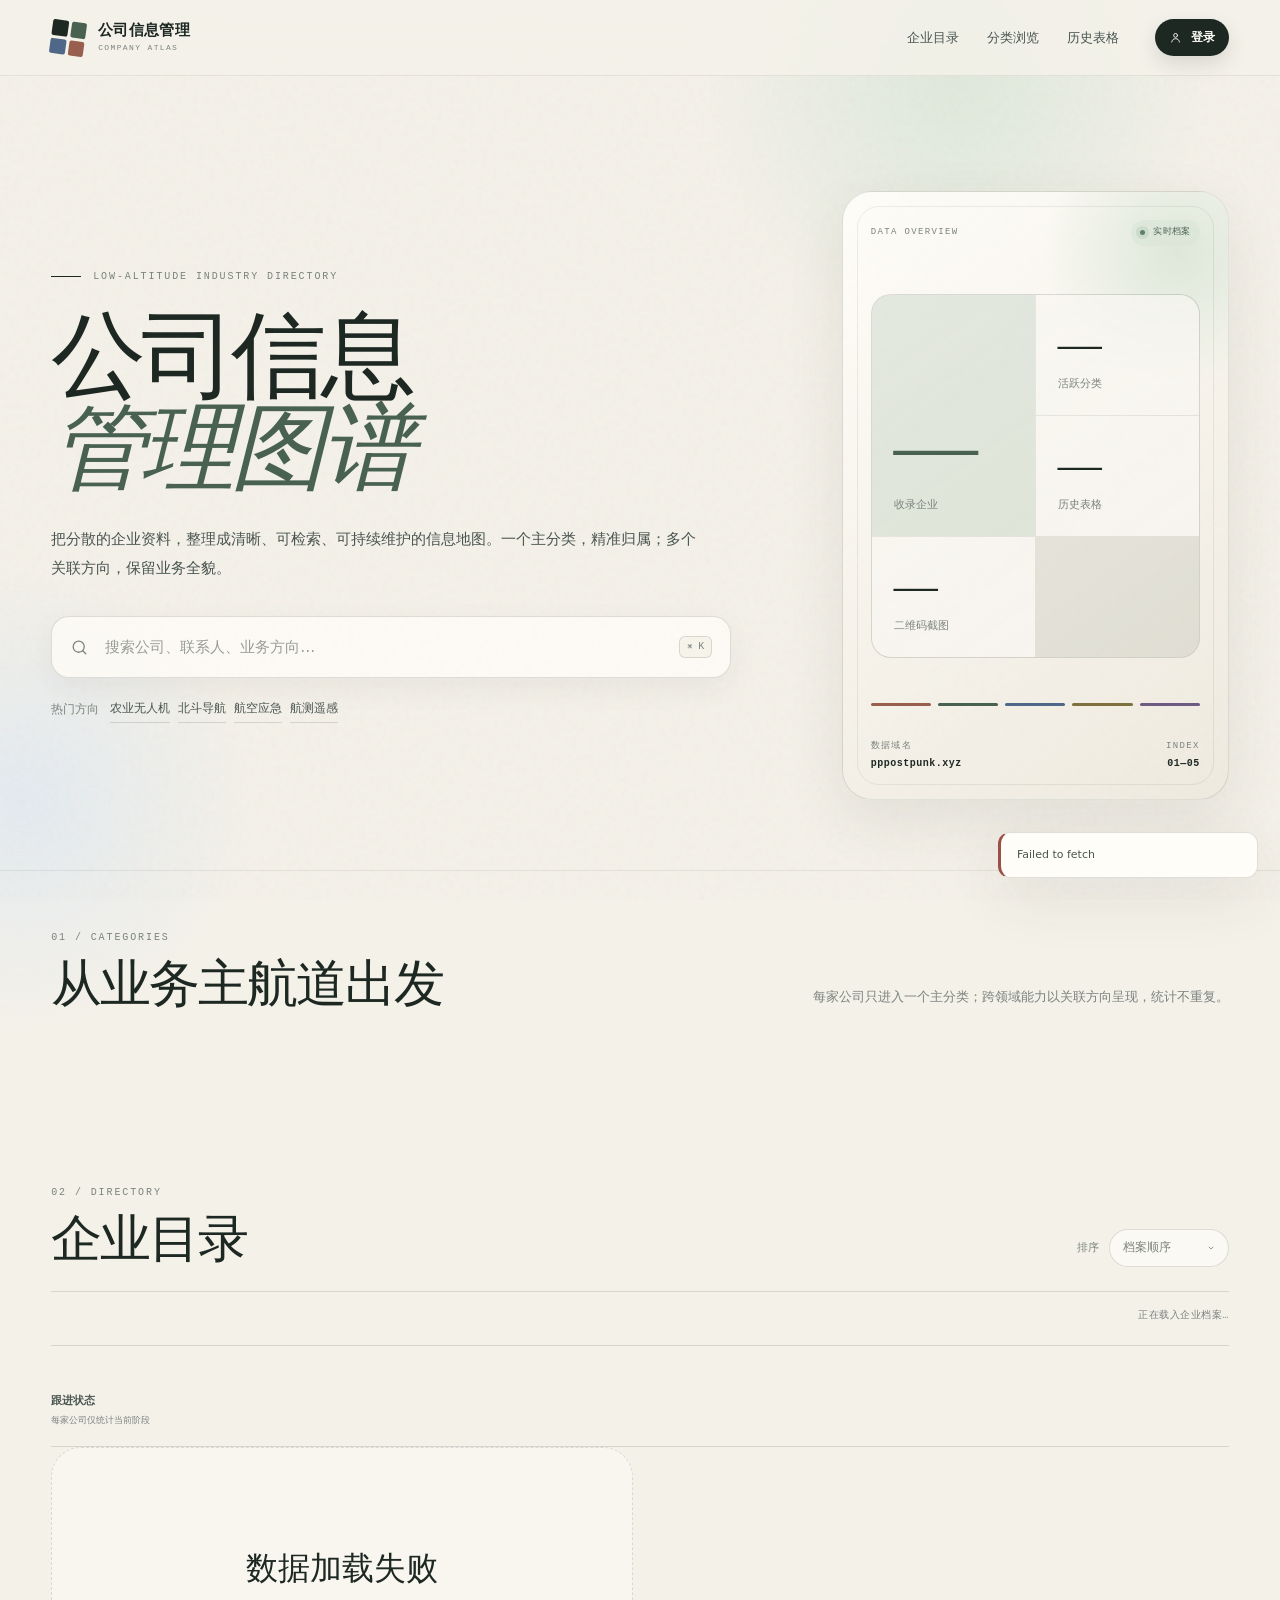
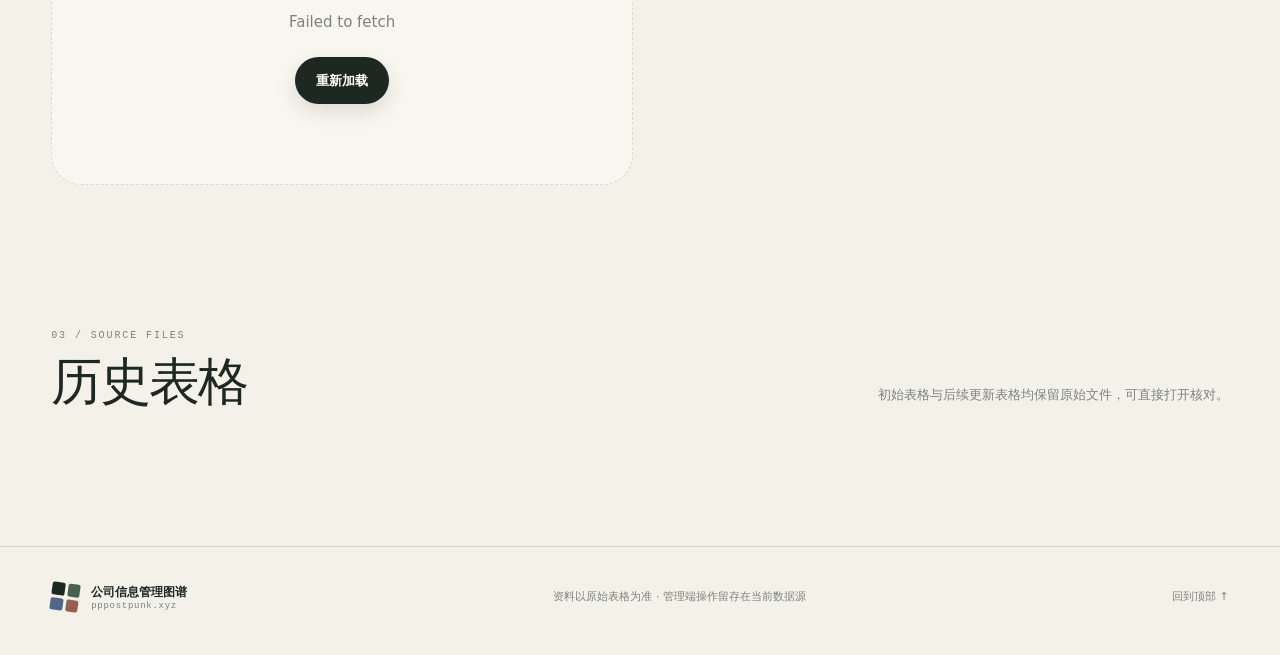
==== index.html @ e9bd9762 "Deploy company atlas frontend" ====
<!doctype html>
<html lang="zh-CN">
<head>
  <meta charset="utf-8">
  <meta name="viewport" content="width=device-width, initial-scale=1">
  <meta name="description" content="公司信息管理图谱：按航空应急、农业农村、工程测绘、文化旅游与低空配套分类管理企业信息。">
  <meta name="theme-color" content="#f4f1e9">
  <title>公司信息管理图谱 · pppostpunk.xyz</title>
  <link rel="icon" href="/favicon.svg" type="image/svg+xml">
  <link rel="stylesheet" href="/styles.css">
</head>
<body>
  <div class="page-grain" aria-hidden="true"></div>
  <div class="ambient ambient-one" aria-hidden="true"></div>
  <div class="ambient ambient-two" aria-hidden="true"></div>

  <svg class="svg-sprite" aria-hidden="true">
    <symbol id="icon-search" viewBox="0 0 24 24"><circle cx="11" cy="11" r="7"></circle><path d="m20 20-4-4"></path></symbol>
    <symbol id="icon-arrow" viewBox="0 0 24 24"><path d="M5 12h14M13 6l6 6-6 6"></path></symbol>
    <symbol id="icon-plus" viewBox="0 0 24 24"><path d="M12 5v14M5 12h14"></path></symbol>
    <symbol id="icon-close" viewBox="0 0 24 24"><path d="m6 6 12 12M18 6 6 18"></path></symbol>
    <symbol id="icon-user" viewBox="0 0 24 24"><circle cx="12" cy="8" r="3.5"></circle><path d="M5 20c.8-4 3.2-6 7-6s6.2 2 7 6"></path></symbol>
    <symbol id="icon-grid" viewBox="0 0 24 24"><rect x="4" y="4" width="6" height="6" rx="1"></rect><rect x="14" y="4" width="6" height="6" rx="1"></rect><rect x="4" y="14" width="6" height="6" rx="1"></rect><rect x="14" y="14" width="6" height="6" rx="1"></rect></symbol>
    <symbol id="icon-upload" viewBox="0 0 24 24"><path d="M12 16V4M7 9l5-5 5 5M5 20h14"></path></symbol>
    <symbol id="icon-users" viewBox="0 0 24 24"><circle cx="9" cy="8" r="3"></circle><path d="M3 19c.6-3.2 2.6-5 6-5s5.4 1.8 6 5M16 5.5a3 3 0 0 1 0 5.8M18 14c2 .5 3 2 3.4 4"></path></symbol>
    <symbol id="icon-edit" viewBox="0 0 24 24"><path d="m14 5 5 5M4 20l4.5-1 10-10-3.5-3.5-10 10L4 20Z"></path></symbol>
    <symbol id="icon-trash" viewBox="0 0 24 24"><path d="M4 7h16M9 7V4h6v3M7 7l1 13h8l1-13M10 11v5M14 11v5"></path></symbol>
    <symbol id="icon-link" viewBox="0 0 24 24"><path d="M10 14a4 4 0 0 0 5.7 0l3-3a4 4 0 0 0-5.7-5.7l-1.5 1.5M14 10a4 4 0 0 0-5.7 0l-3 3a4 4 0 0 0 5.7 5.7l1.5-1.5"></path></symbol>
    <symbol id="icon-qr" viewBox="0 0 24 24"><path d="M4 4h6v6H4zM14 4h6v6h-6zM4 14h6v6H4zM14 14h2v2h-2zM18 14h2v6h-4v-2M14 18h2v2h-2"></path></symbol>
    <symbol id="icon-chevron" viewBox="0 0 24 24"><path d="m8 10 4 4 4-4"></path></symbol>
  </svg>

  <header class="site-header">
    <a class="brand" href="#top" aria-label="回到顶部">
      <span class="brand-mark" aria-hidden="true"><i></i><i></i><i></i><i></i></span>
      <span class="brand-copy"><strong>公司信息管理</strong><small>COMPANY ATLAS</small></span>
    </a>
    <nav class="main-nav" aria-label="主导航">
      <a href="#directory">企业目录</a>
      <a href="#categories">分类浏览</a>
      <a href="#history">历史表格</a>
    </nav>
    <div class="header-actions">
      <span id="adminBadge" class="admin-badge" hidden></span>
      <button id="adminBtn" class="button button-ghost button-small" type="button" hidden><svg><use href="#icon-grid"></use></svg>管理中心</button>
      <button id="loginBtn" class="button button-ink button-small" type="button"><svg><use href="#icon-user"></use></svg>登录</button>
      <button id="logoutBtn" class="button button-ghost button-small" type="button" hidden>退出</button>
    </div>
  </header>
  <main id="top">
    <section class="hero">
      <div class="hero-copy">
        <div class="eyebrow"><span></span>LOW-ALTITUDE INDUSTRY DIRECTORY</div>
        <h1>公司信息<br><em>管理图谱</em></h1>
        <p class="hero-lead">把分散的企业资料，整理成清晰、可检索、可持续维护的信息地图。一个主分类，精准归属；多个关联方向，保留业务全貌。</p>
        <div class="hero-search">
          <svg><use href="#icon-search"></use></svg>
          <input id="searchInput" type="search" placeholder="搜索公司、联系人、业务方向…" autocomplete="off" aria-label="搜索公司">
          <kbd>⌘ K</kbd>
        </div>
        <div class="quick-links" aria-label="快捷搜索">
          <span>热门方向</span>
          <button type="button" data-quick-search="农业无人机">农业无人机</button>
          <button type="button" data-quick-search="北斗">北斗导航</button>
          <button type="button" data-quick-search="应急">航空应急</button>
          <button type="button" data-quick-search="航测">航测遥感</button>
        </div>
      </div>
      <aside class="hero-panel" aria-label="数据概览">
        <div class="panel-head">
          <span>DATA OVERVIEW</span>
          <span class="live-dot">实时档案</span>
        </div>
        <div class="stats-grid">
          <div class="stat-main"><strong id="statCompanies">—</strong><span>收录企业</span></div>
          <div class="stat-small"><strong id="statCategories">—</strong><span>活跃分类</span></div>
          <div class="stat-small"><strong id="statHistories">—</strong><span>历史表格</span></div>
          <div class="stat-small"><strong id="statQr">—</strong><span>二维码截图</span></div>
        </div>
        <div class="panel-track" aria-hidden="true">
          <span></span><span></span><span></span><span></span><span></span>
        </div>
        <div class="panel-foot">
          <div><span>数据域名</span><strong>pppostpunk.xyz</strong></div>
          <div class="panel-index"><span>INDEX</span><strong>01—05</strong></div>
        </div>
      </aside>
    </section>

    <section id="categories" class="section section-categories">
      <div class="section-heading">
        <div><span class="section-kicker">01 / CATEGORIES</span><h2>从业务主航道出发</h2></div>
        <p>每家公司只进入一个主分类；跨领域能力以关联方向呈现，统计不重复。</p>
      </div>
      <div id="categoryGrid" class="category-grid" aria-live="polite"></div>
    </section>

    <section id="directory" class="section section-directory">
      <div class="section-heading directory-heading">
        <div><span class="section-kicker">02 / DIRECTORY</span><h2>企业目录</h2></div>
        <div class="directory-tools">
          <label class="select-wrap"><span>排序</span><select id="sortSelect"><option value="default">档案顺序</option><option value="name">公司名称</option><option value="updated">最近更新</option></select><svg><use href="#icon-chevron"></use></svg></label>
          <button id="clearFilterBtn" class="button button-ghost button-small" type="button" hidden>清除筛选</button>
        </div>
      </div>
      <div class="filter-row">
        <div id="categoryTabs" class="category-tabs" role="tablist" aria-label="分类筛选"></div>
        <div id="resultMeta" class="result-meta" aria-live="polite">正在载入企业档案…</div>
      </div>
      <div class="followup-filter-row">
        <div class="followup-filter-label"><span>跟进状态</span><small>每家公司仅统计当前阶段</small></div>
        <div id="followupTabs" class="followup-tabs" role="tablist" aria-label="跟进状态筛选"></div>
      </div>
      <div id="companyGrid" class="company-grid" aria-live="polite"></div>
      <div id="emptyState" class="empty-state" hidden>
        <span>NOTHING FOUND</span>
        <h3>没有找到匹配的企业</h3>
        <p>尝试缩短关键词，或者切换到其他分类。</p>
        <button id="emptyResetBtn" class="button button-ink" type="button">查看全部企业</button>
      </div>
    </section>

    <section id="history" class="section section-history">
      <div class="section-heading">
        <div><span class="section-kicker">03 / SOURCE FILES</span><h2>历史表格</h2></div>
        <p>初始表格与后续更新表格均保留原始文件，可直接打开核对。</p>
      </div>
      <div id="historyList" class="history-list" aria-live="polite"></div>
    </section>
  </main>
  <footer class="site-footer">
    <div class="footer-brand"><span class="brand-mark small" aria-hidden="true"><i></i><i></i><i></i><i></i></span><div><strong>公司信息管理图谱</strong><span>pppostpunk.xyz</span></div></div>
    <p>资料以原始表格为准 · 管理端操作留存在当前数据源</p>
    <a href="#top">回到顶部 ↑</a>
  </footer>

  <div id="loginModal" class="modal" role="dialog" aria-modal="true" aria-labelledby="loginTitle" hidden>
    <div class="modal-backdrop" data-close-modal="loginModal"></div>
    <div class="modal-card login-card">
      <button class="modal-close" type="button" data-close-modal="loginModal" aria-label="关闭"><svg><use href="#icon-close"></use></svg></button>
      <span class="section-kicker">ADMIN ACCESS</span>
      <h2 id="loginTitle">管理员登录</h2>
      <p>登录后可添加、修改、删除公司信息，导入新表格并创建其他管理员。</p>
      <form id="loginForm" class="form-stack">
        <label class="field"><span>账号</span><input name="username" type="text" autocomplete="username" required maxlength="50" placeholder="请输入管理员账号"></label>
        <label class="field"><span>密码</span><input name="password" type="password" autocomplete="current-password" required maxlength="100" placeholder="请输入密码"></label>
        <p id="loginError" class="form-error" hidden></p>
        <button class="button button-ink button-wide" type="submit">进入管理端 <svg><use href="#icon-arrow"></use></svg></button>
      </form>
      <div class="login-note"><span>初始管理员</span><strong>陈钰</strong></div>
    </div>
  </div>

  <div id="detailModal" class="modal detail-modal" role="dialog" aria-modal="true" aria-labelledby="detailTitle" hidden>
    <div class="modal-backdrop" data-close-modal="detailModal"></div>
    <div class="modal-card detail-card">
      <button class="modal-close" type="button" data-close-modal="detailModal" aria-label="关闭"><svg><use href="#icon-close"></use></svg></button>
      <div id="detailContent"></div>
    </div>
  </div>

  <div id="editorModal" class="modal editor-modal" role="dialog" aria-modal="true" aria-labelledby="editorTitle" hidden>
    <div class="modal-backdrop" data-close-modal="editorModal"></div>
    <div class="modal-card editor-card">
      <button class="modal-close" type="button" data-close-modal="editorModal" aria-label="关闭"><svg><use href="#icon-close"></use></svg></button>
      <div class="editor-head"><span class="section-kicker">COMPANY EDITOR</span><h2 id="editorTitle">新增公司</h2><p>所有字段保存到当前数据库。公司名称将作为去重依据。</p></div>
      <form id="companyForm" class="company-form">
        <input type="hidden" name="id">
        <div class="form-grid">
          <label class="field field-span-2"><span>公司名称 *</span><input name="name" type="text" required maxlength="200" placeholder="请输入完整公司名称"></label>
          <label class="field"><span>主分类 *</span><select name="category" id="editorCategory" required></select></label>
          <label class="field"><span>联系人</span><input name="contact" type="text" maxlength="100" placeholder="姓名"></label>
          <label class="field"><span>联系电话</span><input name="phone" type="text" maxlength="300" placeholder="电话 / 邮箱 / WhatsApp"></label>
          <label class="field"><span>所在地区</span><input name="region" type="text" maxlength="100" placeholder="例如：广东 · 深圳"></label><label class="field"><span>企业属性</span><input name="companyStatus" type="text" maxlength="100" placeholder="例如：A股上市 · 300022"></label><label class="field"><span>官网或资料链接</span><input name="website" type="url" maxlength="1000" placeholder="https://"></label>
          <label class="field field-span-2"><span>公司定位</span><textarea name="positioning" rows="5" maxlength="6000" placeholder="主营业务、核心产品、低空相关能力…"></textarea></label>
          <label class="field field-span-2"><span>备注</span><textarea name="notes" rows="3" maxlength="6000" placeholder="股权关系、补充说明等"></textarea></label>
          <label class="field field-span-2"><span>关联方向</span><input name="relatedTags" type="text" maxlength="300" placeholder="用逗号分隔，例如：航空应急，低空物流"></label><label class="field field-span-2"><span>信息来源</span><textarea name="sources" rows="3" placeholder="每行一条，格式：来源名称 | https://来源链接"></textarea></label>
        </div>
        <div class="qr-upload-block">
          <div><span class="field-label">二维码截图</span><p>支持从本地补充多张截图，保存后会展示在企业详情中。</p></div>
          <label class="button button-ghost button-small upload-trigger"><svg><use href="#icon-upload"></use></svg>上传图片<input id="qrFileInput" type="file" accept="image/*" hidden></label>
        </div>
        <div id="editorQrList" class="editor-qr-list"></div>
        <p id="companyFormError" class="form-error" hidden></p>
        <div class="form-actions"><button class="button button-ghost" type="button" data-close-modal="editorModal">取消</button><button class="button button-ink" type="submit">保存公司信息</button></div>
      </form>
    </div>
  </div>
  <div id="adminModal" class="modal admin-modal" role="dialog" aria-modal="true" aria-labelledby="adminTitle" hidden>
    <div class="modal-backdrop" data-close-modal="adminModal"></div>
    <div class="modal-card admin-card">
      <button class="modal-close" type="button" data-close-modal="adminModal" aria-label="关闭"><svg><use href="#icon-close"></use></svg></button>
      <div class="admin-head">
        <div><span class="section-kicker">CONTROL ROOM</span><h2 id="adminTitle">信息管理中心</h2><p id="adminWelcome">维护企业档案、融合新表格与管理管理员账号。</p></div>
        <button id="newCompanyBtn" class="button button-ink button-small" type="button"><svg><use href="#icon-plus"></use></svg>新增公司</button>
      </div>
      <div class="admin-tabs" role="tablist" aria-label="管理功能">
        <button class="admin-tab is-active" type="button" data-admin-tab="companies"><svg><use href="#icon-grid"></use></svg>企业维护</button>
        <button class="admin-tab" type="button" data-admin-tab="import"><svg><use href="#icon-upload"></use></svg>表格导入</button>
        <button class="admin-tab" type="button" data-admin-tab="admins"><svg><use href="#icon-users"></use></svg>管理员</button>
      </div>
      <div class="admin-panels">
        <section id="adminCompaniesPanel" class="admin-panel">
          <div class="admin-toolbar"><label class="inline-search"><svg><use href="#icon-search"></use></svg><input id="adminSearchInput" type="search" placeholder="在企业档案中搜索…"></label><span id="adminCompanyCount" class="subtle-text"></span></div>
          <div id="adminCompanyList" class="admin-company-list"></div>
        </section>
        <section id="adminImportPanel" class="admin-panel" hidden>
          <div class="import-intro">
            <div><span class="section-kicker">SMART MERGE</span><h3>上传新表格并预览融合结果</h3><p>系统会识别公司名称、联系方式、定位、网址、分类和嵌入图片。导入前可逐家确认主分类，同名公司会自动更新，不会生成重复记录。</p></div>
            <div class="import-badges"><span>XLSX / CSV</span><span>同名更新</span><span>图片提取</span></div>
          </div>
          <form id="importForm" class="import-drop" enctype="multipart/form-data">
            <input id="importFileInput" name="file" type="file" accept=".xlsx,.csv" required hidden>
            <label for="importFileInput" class="drop-target"><span class="drop-icon"><svg><use href="#icon-upload"></use></svg></span><strong id="importFileLabel">选择或拖入企业表格</strong><small>支持 .xlsx / .csv，单个文件不超过 25MB</small></label>
            <div class="import-title-row"><label class="field"><span>历史表格标题（可选）</span><input id="importTitle" type="text" maxlength="120" placeholder="例如：11 月企业补充表"></label><button class="button button-ink" type="submit">生成导入预览</button></div>
          </form>
          <div id="importPreview" class="import-preview" hidden></div>
        </section>
        <section id="adminAdminsPanel" class="admin-panel" hidden>
          <div class="admins-layout">
            <div><div class="panel-title-row"><h3>现有管理员</h3><span class="subtle-text">仅登录后可查看</span></div><div id="adminList" class="admin-list"></div></div>
            <div class="new-admin-card"><span class="section-kicker">NEW ADMIN</span><h3>添加管理员</h3><p>新账号拥有企业管理与导入权限，请使用独立密码。</p><form id="adminForm" class="form-stack"><label class="field"><span>管理员名称</span><input name="username" type="text" minlength="2" maxlength="30" required placeholder="至少 2 个字符"></label><label class="field"><span>密码</span><input name="password" type="password" minlength="6" maxlength="100" required placeholder="至少 6 个字符"></label><p id="adminFormError" class="form-error" hidden></p><button class="button button-ink button-wide" type="submit">创建管理员</button></form><div class="card-divider"></div><h3>修改我的密码</h3><p>建议上线后立即修改初始密码，新密码至少 8 个字符。</p><form id="passwordForm" class="form-stack"><label class="field"><span>当前密码</span><input name="currentPassword" type="password" autocomplete="current-password" required maxlength="100"></label><label class="field"><span>新密码</span><input name="newPassword" type="password" autocomplete="new-password" minlength="8" maxlength="100" required placeholder="至少 8 个字符"></label><p id="passwordFormError" class="form-error" hidden></p><button class="button button-ghost button-wide" type="submit">更新密码</button></form></div>
          </div>
        </section>
      </div>
    </div>
  </div>

  <div id="confirmModal" class="modal confirm-modal" role="dialog" aria-modal="true" aria-labelledby="confirmTitle" hidden>
    <div class="modal-backdrop" data-close-modal="confirmModal"></div>
    <div class="modal-card confirm-card"><span class="section-kicker">PLEASE CONFIRM</span><h2 id="confirmTitle">确认操作</h2><p id="confirmText"></p><div class="form-actions"><button id="confirmCancelBtn" class="button button-ghost" type="button">取消</button><button id="confirmOkBtn" class="button button-danger" type="button">确认删除</button></div></div>
  </div>

  <div id="toastRegion" class="toast-region" aria-live="polite" aria-atomic="true"></div>
  <script src="/config.js" defer></script>
  <script src="/app.js" defer></script>
</body>
</html>
---- styles.css ----
:root {
  --paper: #f4f1e9;
  --paper-deep: #ebe6da;
  --surface: rgba(255, 253, 248, .86);
  --surface-solid: #fffdf8;
  --ink: #1d2823;
  --ink-soft: #49554f;
  --muted: #7b837d;
  --line: rgba(29, 40, 35, .14);
  --line-soft: rgba(29, 40, 35, .08);
  --green: #dbe6d8;
  --green-ink: #486151;
  --blue: #dce7f3;
  --blue-ink: #4f6889;
  --coral: #f1dcd3;
  --coral-ink: #985f4e;
  --gold: #eee7c8;
  --gold-ink: #7e713e;
  --violet: #e7dff0;
  --violet-ink: #6d5b84;
  --danger: #9c4f46;
  --shadow: 0 20px 60px rgba(58, 58, 48, .09);
  --shadow-soft: 0 10px 30px rgba(58, 58, 48, .06);
  --radius-xl: 30px;
  --radius-lg: 22px;
  --radius-md: 16px;
  --serif: "Songti SC", "STSong", "Noto Serif CJK SC", Georgia, serif;
  --sans: "PingFang SC", "Microsoft YaHei", "Noto Sans CJK SC", system-ui, sans-serif;
  --mono: "SFMono-Regular", Consolas, "Liberation Mono", monospace;
}

* { box-sizing: border-box; }
html { scroll-behavior: smooth; scroll-padding-top: 96px; }
body {
  margin: 0;
  color: var(--ink);
  background: var(--paper);
  font-family: var(--sans);
  font-size: 15px;
  line-height: 1.65;
  -webkit-font-smoothing: antialiased;
}
body.modal-open { overflow: hidden; }
button, input, select, textarea { font: inherit; color: inherit; }
button { cursor: pointer; }
a { color: inherit; text-decoration: none; }
svg { width: 1.1em; height: 1.1em; fill: none; stroke: currentColor; stroke-width: 1.65; stroke-linecap: round; stroke-linejoin: round; }
.svg-sprite { position: absolute; width: 0; height: 0; overflow: hidden; }
[hidden] { display: none !important; }
::selection { background: #d9e3d6; color: var(--ink); }

.page-grain {
  position: fixed; inset: 0; z-index: -1; pointer-events: none; opacity: .28;
  background-image: url("data:image/svg+xml,%3Csvg viewBox='0 0 180 180' xmlns='http://www.w3.org/2000/svg'%3E%3Cfilter id='n'%3E%3CfeTurbulence type='fractalNoise' baseFrequency='.9' numOctaves='3' stitchTiles='stitch'/%3E%3C/filter%3E%3Crect width='100%25' height='100%25' filter='url(%23n)' opacity='.16'/%3E%3C/svg%3E");
}
.ambient { position: fixed; z-index: -2; border-radius: 999px; filter: blur(6px); pointer-events: none; }
.ambient-one { width: 520px; height: 520px; top: -180px; right: 5%; background: radial-gradient(circle, rgba(217, 230, 216, .8), transparent 68%); }
.ambient-two { width: 460px; height: 460px; top: 570px; left: -210px; background: radial-gradient(circle, rgba(220, 231, 243, .68), transparent 70%); }

.site-header {
  position: sticky; top: 0; z-index: 30; height: 76px; padding: 0 clamp(20px, 4vw, 64px);
  display: flex; align-items: center; gap: 36px;
  background: rgba(244, 241, 233, .86); border-bottom: 1px solid var(--line-soft);
  backdrop-filter: blur(18px); -webkit-backdrop-filter: blur(18px);
}
.brand { display: flex; align-items: center; gap: 13px; min-width: max-content; }
.brand-mark { width: 34px; height: 34px; display: grid; grid-template-columns: 1fr 1fr; gap: 3px; transform: rotate(8deg); }
.brand-mark i { display: block; border-radius: 2px; background: var(--ink); }
.brand-mark i:nth-child(2) { background: var(--green-ink); }
.brand-mark i:nth-child(3) { background: var(--blue-ink); }
.brand-mark i:nth-child(4) { background: var(--coral-ink); }
.brand-mark.small { width: 28px; height: 28px; }
.brand-copy { display: flex; flex-direction: column; line-height: 1.2; }
.brand-copy strong { font-size: 15px; letter-spacing: .02em; }
.brand-copy small { color: var(--muted); font: 8px/1.4 var(--mono); letter-spacing: .17em; margin-top: 3px; }
.main-nav { display: flex; align-items: center; gap: 28px; margin-left: auto; color: var(--ink-soft); font-size: 13px; }
.main-nav a { position: relative; padding: 8px 0; }
.main-nav a::after { content: ""; position: absolute; left: 0; right: 100%; bottom: 3px; height: 1px; background: var(--ink); transition: right .25s ease; }
.main-nav a:hover::after { right: 0; }
.header-actions { display: flex; align-items: center; gap: 9px; }
.admin-badge { display: inline-flex; align-items: center; gap: 7px; color: var(--ink-soft); font-size: 12px; padding: 6px 10px; border-radius: 999px; background: rgba(219, 230, 216, .62); }
.admin-badge::before { content: ""; width: 6px; height: 6px; border-radius: 50%; background: #64816d; box-shadow: 0 0 0 4px rgba(100, 129, 109, .13); }

.button {
  border: 1px solid transparent; border-radius: 999px; padding: 12px 20px; display: inline-flex; align-items: center; justify-content: center; gap: 8px;
  font-size: 13px; font-weight: 650; letter-spacing: .01em; transition: transform .2s ease, box-shadow .2s ease, background .2s ease, border-color .2s ease;
}
.button:hover { transform: translateY(-1px); }
.button:active { transform: translateY(0); }
.button:disabled { opacity: .55; cursor: not-allowed; transform: none; }
.button svg { flex: 0 0 auto; }
.button-ink { color: #fffdf8; background: var(--ink); box-shadow: 0 8px 20px rgba(29, 40, 35, .13); }
.button-ink:hover { background: #2c3b34; box-shadow: 0 12px 24px rgba(29, 40, 35, .18); }
.button-ghost { border-color: var(--line); background: rgba(255, 253, 248, .54); color: var(--ink); }
.button-ghost:hover { background: var(--surface-solid); border-color: rgba(29, 40, 35, .24); }
.button-small { padding: 8px 13px; font-size: 12px; }
.button-wide { width: 100%; padding: 14px 20px; }
.button-danger { background: var(--danger); color: #fff; }
.hero {
  min-height: 650px; max-width: 1500px; margin: 0 auto; padding: clamp(74px, 9vw, 132px) clamp(20px, 4vw, 64px) 70px;
  display: grid; grid-template-columns: minmax(0, 1.28fr) minmax(360px, .72fr); gap: clamp(50px, 8vw, 120px); align-items: center;
}
.eyebrow, .section-kicker { color: var(--muted); font: 10px/1.5 var(--mono); letter-spacing: .19em; text-transform: uppercase; }
.eyebrow { display: flex; align-items: center; gap: 12px; margin-bottom: 26px; }
.eyebrow span { width: 30px; height: 1px; background: var(--ink); }
.hero h1 { margin: 0; font-family: var(--serif); font-weight: 500; font-size: clamp(58px, 7.4vw, 108px); line-height: .98; letter-spacing: -.055em; }
.hero h1 em { color: var(--green-ink); font-weight: 400; }
.hero-lead { max-width: 650px; margin: 30px 0 34px; color: var(--ink-soft); font-size: clamp(15px, 1.2vw, 17px); line-height: 1.85; }
.hero-search {
  max-width: 680px; height: 62px; display: flex; align-items: center; gap: 14px; padding: 0 18px;
  background: rgba(255, 253, 248, .76); border: 1px solid var(--line); border-radius: 18px; box-shadow: var(--shadow-soft); transition: box-shadow .25s ease, border-color .25s ease;
}
.hero-search:focus-within { border-color: rgba(72, 97, 81, .46); box-shadow: 0 14px 34px rgba(58, 58, 48, .1), 0 0 0 4px rgba(219, 230, 216, .35); }
.hero-search > svg { width: 19px; height: 19px; color: var(--muted); }
.hero-search input { flex: 1; min-width: 0; border: 0; outline: 0; background: transparent; font-size: 15px; }
.hero-search input::placeholder { color: #999d97; }
.hero-search kbd { color: var(--muted); font: 10px/1 var(--mono); padding: 5px 7px; border: 1px solid var(--line); border-radius: 6px; background: rgba(244, 241, 233, .8); }
.quick-links { display: flex; flex-wrap: wrap; align-items: center; gap: 8px; margin-top: 18px; font-size: 12px; }
.quick-links span { color: var(--muted); margin-right: 3px; }
.quick-links button { border: 0; border-bottom: 1px solid var(--line); background: none; padding: 3px 0; color: var(--ink-soft); }
.quick-links button:hover { color: var(--ink); border-color: var(--ink); }

.hero-panel {
  position: relative; overflow: hidden; min-height: 480px; padding: 28px; border: 1px solid rgba(29, 40, 35, .12); border-radius: var(--radius-xl);
  background: linear-gradient(145deg, rgba(255, 253, 248, .92), rgba(235, 230, 218, .68)); box-shadow: var(--shadow);
}
.hero-panel::before { content: ""; position: absolute; width: 280px; height: 280px; right: -90px; top: -80px; border-radius: 50%; background: radial-gradient(circle, rgba(219, 230, 216, .95), rgba(219, 230, 216, 0) 68%); }
.hero-panel::after { content: ""; position: absolute; inset: 14px; border: 1px solid var(--line-soft); border-radius: 22px; pointer-events: none; }
.panel-head, .panel-foot { position: relative; z-index: 1; display: flex; justify-content: space-between; align-items: center; font: 9px/1.5 var(--mono); letter-spacing: .15em; color: var(--muted); }
.live-dot { display: inline-flex; align-items: center; gap: 8px; letter-spacing: .04em; padding: 6px 9px; border-radius: 999px; background: rgba(219, 230, 216, .7); color: var(--green-ink); }
.live-dot::before { content: ""; width: 5px; height: 5px; border-radius: 50%; background: #5e8068; box-shadow: 0 0 0 4px rgba(94, 128, 104, .12); }
.stats-grid { position: relative; z-index: 1; display: grid; grid-template-columns: 1fr 1fr; gap: 1px; margin: 48px 0 45px; background: var(--line-soft); border: 1px solid var(--line-soft); border-radius: 20px; overflow: hidden; }
.stats-grid > div { min-height: 120px; padding: 22px; background: rgba(255, 253, 248, .7); display: flex; flex-direction: column; justify-content: flex-end; }
.stat-main { grid-row: span 2; min-height: 241px !important; background: rgba(219, 230, 216, .52) !important; }
.stats-grid strong { font-family: var(--serif); font-size: 44px; font-weight: 500; line-height: 1; letter-spacing: -.05em; }
.stat-main strong { font-size: 84px; color: var(--green-ink); }
.stats-grid span { color: var(--muted); font-size: 11px; margin-top: 9px; }
.panel-track { position: relative; z-index: 1; display: grid; grid-template-columns: repeat(5, 1fr); gap: 7px; margin-bottom: 34px; }
.panel-track span { height: 3px; border-radius: 2px; background: var(--line); }
.panel-track span:nth-child(1) { background: var(--coral-ink); }
.panel-track span:nth-child(2) { background: var(--green-ink); }
.panel-track span:nth-child(3) { background: var(--blue-ink); }
.panel-track span:nth-child(4) { background: var(--gold-ink); }
.panel-track span:nth-child(5) { background: var(--violet-ink); }
.panel-foot { align-items: flex-end; }
.panel-foot > div { display: flex; flex-direction: column; gap: 3px; }
.panel-foot strong { color: var(--ink); font-size: 10px; letter-spacing: .05em; }
.panel-index { text-align: right; }
.section { max-width: 1500px; margin: 0 auto; padding: 64px clamp(20px, 4vw, 64px); }
.section-heading { display: flex; justify-content: space-between; align-items: flex-end; gap: 30px; margin-bottom: 36px; }
.section-heading h2 { margin: 8px 0 0; font-family: var(--serif); font-size: clamp(34px, 4vw, 54px); font-weight: 500; letter-spacing: -.04em; line-height: 1.1; }
.section-heading > p { max-width: 430px; margin: 0 0 4px; text-align: right; color: var(--muted); font-size: 13px; line-height: 1.8; }
.section-categories { padding-top: 52px; padding-bottom: 50px; border-top: 1px solid var(--line-soft); }
.category-grid { display: grid; grid-template-columns: repeat(5, minmax(0, 1fr)); gap: 12px; }
.category-card {
  position: relative; min-height: 218px; padding: 22px; border: 1px solid var(--line); border-radius: var(--radius-lg); background: rgba(255, 253, 248, .6);
  display: flex; flex-direction: column; text-align: left; overflow: hidden; transition: transform .25s ease, box-shadow .25s ease, background .25s ease;
}
.category-card:hover { transform: translateY(-4px); box-shadow: var(--shadow-soft); background: var(--surface-solid); }
.category-card::after { content: ""; position: absolute; width: 100px; height: 100px; border-radius: 50%; right: -30px; bottom: -35px; background: var(--category-soft); opacity: .75; transition: transform .35s ease; }
.category-card:hover::after { transform: scale(1.2); }
.category-card-top { display: flex; justify-content: space-between; align-items: center; gap: 10px; }
.category-code { color: var(--category-ink); font: 10px/1 var(--mono); letter-spacing: .14em; }
.category-count { min-width: 28px; height: 28px; padding: 0 8px; border-radius: 999px; background: var(--category-soft); color: var(--category-ink); display: grid; place-items: center; font: 12px/1 var(--mono); }
.category-card h3 { position: relative; z-index: 1; margin: auto 0 10px; font-family: var(--serif); font-size: 24px; font-weight: 500; letter-spacing: -.03em; }
.category-card p { position: relative; z-index: 1; margin: 0; min-height: 42px; color: var(--muted); font-size: 11px; line-height: 1.75; }
.category-card .category-open { position: relative; z-index: 1; margin-top: 14px; display: flex; align-items: center; justify-content: space-between; color: var(--category-ink); font: 10px/1 var(--mono); letter-spacing: .1em; }
.category-card .category-open svg { width: 15px; transition: transform .2s ease; }
.category-card:hover .category-open svg { transform: translateX(4px); }
.category-coral { --category-soft: var(--coral); --category-ink: var(--coral-ink); }
.category-green { --category-soft: var(--green); --category-ink: var(--green-ink); }
.category-blue { --category-soft: var(--blue); --category-ink: var(--blue-ink); }
.category-gold { --category-soft: var(--gold); --category-ink: var(--gold-ink); }
.category-violet { --category-soft: var(--violet); --category-ink: var(--violet-ink); }

.section-directory { padding-top: 80px; }
.directory-heading { margin-bottom: 24px; }
.directory-tools { display: flex; align-items: center; gap: 10px; }
.select-wrap { position: relative; display: flex; align-items: center; gap: 10px; color: var(--muted); font-size: 11px; }
.select-wrap select { appearance: none; min-width: 120px; height: 38px; padding: 0 34px 0 13px; border: 1px solid var(--line); border-radius: 999px; outline: none; background: rgba(255, 253, 248, .62); font-size: 12px; }
.select-wrap svg { position: absolute; right: 12px; pointer-events: none; }
.filter-row { display: flex; justify-content: space-between; align-items: center; gap: 20px; padding: 16px 0 22px; border-top: 1px solid var(--line); border-bottom: 1px solid var(--line); margin-bottom: 24px; }
.category-tabs { display: flex; flex-wrap: wrap; gap: 6px; }
.category-tab { border: 1px solid transparent; border-radius: 999px; padding: 8px 13px; background: transparent; color: var(--ink-soft); font-size: 12px; }
.category-tab:hover { border-color: var(--line); }
.category-tab.is-active { color: var(--ink); background: var(--surface-solid); border-color: var(--line); box-shadow: 0 4px 14px rgba(58, 58, 48, .05); }
.category-tab span { margin-left: 5px; color: var(--muted); font: 10px/1 var(--mono); }
.result-meta { flex: 0 0 auto; color: var(--muted); font: 10px/1.5 var(--mono); letter-spacing: .05em; }
.company-grid { display: grid; grid-template-columns: repeat(2, minmax(0, 1fr)); gap: 14px; }
.company-card {
  --card-soft: var(--green); --card-ink: var(--green-ink);
  position: relative; min-height: 300px; padding: 28px 30px 24px; border: 1px solid var(--line); border-radius: var(--radius-lg);
  background: rgba(255, 253, 248, .7); display: flex; flex-direction: column; overflow: hidden; cursor: pointer;
  transition: transform .25s ease, box-shadow .25s ease, border-color .25s ease, background .25s ease;
}
.company-card:hover { transform: translateY(-4px); background: var(--surface-solid); border-color: rgba(29, 40, 35, .22); box-shadow: var(--shadow); }
.company-card::before { content: ""; position: absolute; left: 0; top: 24px; bottom: 24px; width: 3px; border-radius: 0 4px 4px 0; background: var(--card-ink); opacity: .72; }
.company-card.category-coral { --card-soft: var(--coral); --card-ink: var(--coral-ink); }
.company-card.category-green { --card-soft: var(--green); --card-ink: var(--green-ink); }
.company-card.category-blue { --card-soft: var(--blue); --card-ink: var(--blue-ink); }
.company-card.category-gold { --card-soft: var(--gold); --card-ink: var(--gold-ink); }
.company-card.category-violet { --card-soft: var(--violet); --card-ink: var(--violet-ink); }
.company-card-top { display: flex; justify-content: space-between; align-items: flex-start; gap: 20px; }
.company-index { color: var(--muted); font: 10px/1 var(--mono); letter-spacing: .11em; }
.category-pill { display: inline-flex; align-items: center; gap: 6px; padding: 6px 10px; border-radius: 999px; background: var(--card-soft); color: var(--card-ink); font-size: 10px; font-weight: 650; }
.category-pill::before { content: ""; width: 5px; height: 5px; border-radius: 50%; background: currentColor; }
.company-card h3 { margin: 23px 0 13px; max-width: 90%; font-family: var(--serif); font-size: clamp(22px, 2vw, 29px); font-weight: 600; line-height: 1.35; letter-spacing: -.035em; }
.company-card h3 span { background: linear-gradient(transparent 68%, var(--card-soft) 68%); }
.company-meta { display: flex; flex-wrap: wrap; gap: 8px 18px; color: var(--ink-soft); font-size: 11px; padding-bottom: 17px; border-bottom: 1px solid var(--line-soft); }
.company-meta span { display: inline-flex; align-items: center; gap: 6px; }
.company-meta i { width: 4px; height: 4px; border-radius: 50%; background: var(--muted); }
.company-position { display: -webkit-box; -webkit-line-clamp: 3; -webkit-box-orient: vertical; overflow: hidden; margin: 17px 0 16px; color: var(--ink-soft); font-size: 12px; line-height: 1.85; }
.company-tags { display: flex; flex-wrap: wrap; gap: 6px; margin-top: auto; }
.company-tags span { padding: 5px 8px; border-radius: 6px; border: 1px solid var(--line-soft); color: var(--muted); font-size: 9px; }
.company-card-foot { display: flex; justify-content: space-between; align-items: center; gap: 15px; margin-top: 20px; padding-top: 16px; border-top: 1px solid var(--line-soft); color: var(--card-ink); font: 10px/1 var(--mono); letter-spacing: .08em; }
.company-card-foot .qr-note { display: inline-flex; align-items: center; gap: 5px; color: var(--muted); }
.company-card-foot .open-note { display: inline-flex; align-items: center; gap: 6px; }
.company-card-foot svg { width: 15px; transition: transform .2s ease; }
.company-card:hover .open-note svg { transform: translateX(4px); }
.empty-state { text-align: center; padding: 80px 20px; border: 1px dashed var(--line); border-radius: var(--radius-xl); background: rgba(255, 253, 248, .42); }
.empty-state > span { color: var(--muted); font: 10px/1 var(--mono); letter-spacing: .16em; }
.empty-state h3 { margin: 14px 0 8px; font-family: var(--serif); font-size: 32px; font-weight: 500; }
.empty-state p { color: var(--muted); margin-bottom: 22px; }
.section-history { padding-top: 72px; padding-bottom: 100px; }
.history-list { display: grid; gap: 10px; }
.history-item { display: grid; grid-template-columns: 42px minmax(0, 1fr) auto auto; align-items: center; gap: 24px; min-height: 92px; padding: 18px 22px; border: 1px solid var(--line); border-radius: var(--radius-md); background: rgba(255, 253, 248, .62); transition: background .2s ease, border-color .2s ease; }
.history-item:hover { background: var(--surface-solid); border-color: rgba(29, 40, 35, .22); }
.history-number { width: 36px; height: 36px; display: grid; place-items: center; border-radius: 10px; background: var(--paper-deep); color: var(--muted); font: 10px/1 var(--mono); }
.history-copy h3 { margin: 0 0 4px; font-size: 14px; font-weight: 650; }
.history-copy p { margin: 0; color: var(--muted); font-size: 11px; }
.history-count { color: var(--muted); font: 10px/1 var(--mono); white-space: nowrap; }
.history-link { display: inline-flex; align-items: center; gap: 7px; color: var(--green-ink); font-size: 11px; font-weight: 650; white-space: nowrap; }
.history-link svg { width: 14px; }
.site-footer { max-width: 1500px; margin: 0 auto; padding: 30px clamp(20px, 4vw, 64px) 38px; border-top: 1px solid var(--line); display: flex; justify-content: space-between; align-items: center; gap: 30px; color: var(--muted); font-size: 11px; }
.footer-brand { display: flex; align-items: center; gap: 12px; color: var(--ink); }
.footer-brand > div { display: flex; flex-direction: column; line-height: 1.45; }
.footer-brand strong { font-size: 12px; }
.footer-brand span:not(.brand-mark) { color: var(--muted); font: 9px/1 var(--mono); letter-spacing: .08em; }
.site-footer a:hover { color: var(--ink); }

.modal { position: fixed; inset: 0; z-index: 100; display: grid; place-items: center; padding: 20px; }
.modal-backdrop { position: absolute; inset: 0; background: rgba(37, 43, 39, .28); backdrop-filter: blur(8px); -webkit-backdrop-filter: blur(8px); animation: fadeIn .2s ease; }
.modal-card { position: relative; z-index: 1; width: min(620px, 100%); max-height: calc(100vh - 40px); overflow: auto; padding: 36px; border: 1px solid rgba(29, 40, 35, .12); border-radius: var(--radius-xl); background: var(--surface-solid); box-shadow: 0 30px 100px rgba(29, 40, 35, .2); animation: modalIn .28s cubic-bezier(.2,.8,.2,1); }
.modal-close { position: absolute; top: 18px; right: 18px; z-index: 3; width: 36px; height: 36px; display: grid; place-items: center; border: 1px solid var(--line); border-radius: 50%; background: rgba(255, 253, 248, .8); }
.modal-close:hover { background: var(--paper-deep); }
@keyframes fadeIn { from { opacity: 0; } }
@keyframes modalIn { from { opacity: 0; transform: translateY(14px) scale(.985); } }
.login-card { width: min(460px, 100%); }
.login-card h2, .editor-head h2, .confirm-card h2 { margin: 9px 0 8px; font-family: var(--serif); font-size: 38px; font-weight: 500; letter-spacing: -.04em; }
.login-card > p, .editor-head p { color: var(--muted); font-size: 12px; line-height: 1.8; }
.login-card form { margin-top: 25px; }
.login-note { display: flex; justify-content: space-between; margin-top: 22px; padding-top: 18px; border-top: 1px solid var(--line-soft); color: var(--muted); font-size: 11px; }
.login-note strong { color: var(--ink); }
.form-stack { display: grid; gap: 15px; }
.field { display: flex; flex-direction: column; gap: 7px; }
.field > span, .field-label { color: var(--ink-soft); font-size: 11px; font-weight: 650; }
.field input, .field select, .field textarea, .inline-search input { width: 100%; border: 1px solid var(--line); border-radius: 10px; outline: 0; background: rgba(244, 241, 233, .48); padding: 11px 13px; transition: border-color .2s ease, box-shadow .2s ease, background .2s ease; }
.field textarea { resize: vertical; min-height: 84px; line-height: 1.7; }
.field input:focus, .field select:focus, .field textarea:focus, .inline-search:focus-within { border-color: rgba(72, 97, 81, .55); background: var(--surface-solid); box-shadow: 0 0 0 4px rgba(219, 230, 216, .34); }
.field input::placeholder, .field textarea::placeholder { color: #a1a49e; }
.form-error { margin: 0; padding: 9px 11px; border-radius: 8px; background: #f5e4df; color: var(--danger); font-size: 11px; }
.form-actions { display: flex; justify-content: flex-end; gap: 9px; margin-top: 24px; }
.detail-card { width: min(1050px, 100%); padding: 0; overflow: auto; }
.detail-hero { position: relative; padding: 46px 48px 36px; border-bottom: 1px solid var(--line); background: linear-gradient(125deg, var(--detail-soft, var(--green)), rgba(255, 253, 248, .76) 68%); }
.detail-hero::after { content: attr(data-index); position: absolute; right: 44px; bottom: 18px; font-family: var(--serif); font-size: 98px; line-height: 1; color: rgba(29, 40, 35, .055); }
.detail-category { display: inline-flex; align-items: center; gap: 7px; padding: 7px 11px; border-radius: 999px; background: rgba(255, 253, 248, .68); color: var(--detail-ink, var(--green-ink)); font-size: 10px; font-weight: 700; }
.detail-hero h2 { position: relative; z-index: 1; max-width: 780px; margin: 18px 0 10px; font-family: var(--serif); font-size: clamp(32px, 4vw, 52px); font-weight: 600; line-height: 1.24; letter-spacing: -.045em; }
.detail-sub { color: var(--ink-soft); font-size: 12px; }
.detail-body { display: grid; grid-template-columns: minmax(0, 1.45fr) minmax(260px, .55fr); gap: 36px; padding: 36px 48px 44px; }
.detail-section + .detail-section { margin-top: 30px; }
.detail-section h3, .panel-title-row h3, .new-admin-card h3, .import-intro h3 { margin: 0 0 12px; font-family: var(--serif); font-size: 22px; font-weight: 500; letter-spacing: -.02em; }
.detail-section p { margin: 0; color: var(--ink-soft); font-size: 13px; line-height: 1.95; white-space: pre-wrap; }
.detail-facts { display: grid; gap: 1px; border: 1px solid var(--line-soft); border-radius: 16px; background: var(--line-soft); overflow: hidden; }
.detail-fact { padding: 15px 16px; background: var(--surface-solid); }
.detail-fact span { display: block; margin-bottom: 4px; color: var(--muted); font-size: 9px; letter-spacing: .07em; text-transform: uppercase; }
.detail-fact strong, .detail-fact a { color: var(--ink); font-size: 12px; font-weight: 550; line-height: 1.6; word-break: break-word; }
.detail-fact a { color: var(--blue-ink); text-decoration: underline; text-underline-offset: 3px; }
.detail-tags { display: flex; flex-wrap: wrap; gap: 7px; margin-top: 12px; }
.detail-tags span { border: 1px solid var(--line); border-radius: 7px; padding: 6px 9px; color: var(--ink-soft); font-size: 10px; }
.detail-qr-grid { display: grid; grid-template-columns: repeat(auto-fill, minmax(180px, 1fr)); gap: 10px; margin-top: 12px; }
.detail-qr-grid a { display: block; padding: 10px; border: 1px solid var(--line); border-radius: 14px; background: var(--paper); }
.detail-qr-grid img { display: block; width: 100%; height: auto; border-radius: 8px; }
.detail-actions { display: flex; flex-wrap: wrap; gap: 8px; margin-top: 24px; padding-top: 20px; border-top: 1px solid var(--line-soft); }
.detail-source { margin-top: 18px; padding: 16px; border: 1px solid var(--line); border-radius: 14px; background: rgba(244, 241, 233, .58); }
.detail-source span { display: block; color: var(--muted); font-size: 9px; letter-spacing: .1em; }
.detail-source a { display: inline-flex; align-items: center; gap: 6px; margin-top: 5px; color: var(--green-ink); font-size: 11px; font-weight: 650; }
.detail-coral { --detail-soft: var(--coral); --detail-ink: var(--coral-ink); }
.detail-green { --detail-soft: var(--green); --detail-ink: var(--green-ink); }
.detail-blue { --detail-soft: var(--blue); --detail-ink: var(--blue-ink); }
.detail-gold { --detail-soft: var(--gold); --detail-ink: var(--gold-ink); }
.detail-violet { --detail-soft: var(--violet); --detail-ink: var(--violet-ink); }

.editor-card { width: min(840px, 100%); }
.form-grid { display: grid; grid-template-columns: 1fr 1fr; gap: 15px; }
.field-span-2 { grid-column: span 2; }
.qr-upload-block { display: flex; justify-content: space-between; align-items: center; gap: 20px; margin-top: 22px; padding: 18px; border: 1px dashed var(--line); border-radius: 14px; background: rgba(244, 241, 233, .45); }
.qr-upload-block p { margin: 4px 0 0; color: var(--muted); font-size: 10px; }
.upload-trigger { cursor: pointer; flex: 0 0 auto; }
.editor-qr-list { display: flex; flex-wrap: wrap; gap: 9px; margin-top: 12px; }
.editor-qr-item { position: relative; width: 95px; height: 95px; padding: 5px; border: 1px solid var(--line); border-radius: 10px; background: var(--paper); }
.editor-qr-item img { width: 100%; height: 100%; object-fit: cover; border-radius: 6px; }
.editor-qr-item button { position: absolute; top: -6px; right: -6px; width: 21px; height: 21px; border: 1px solid var(--line); border-radius: 50%; background: var(--surface-solid); display: grid; place-items: center; }
.editor-qr-item button svg { width: 11px; }
.admin-card { width: min(1180px, 100%); padding: 0; overflow: hidden; }
.admin-head { display: flex; justify-content: space-between; align-items: flex-end; gap: 24px; padding: 34px 38px 22px; border-bottom: 1px solid var(--line); }
.admin-head h2 { margin: 8px 0 4px; font-family: var(--serif); font-size: 38px; font-weight: 500; letter-spacing: -.04em; }
.admin-head p { margin: 0; color: var(--muted); font-size: 11px; }
.admin-tabs { display: flex; gap: 4px; padding: 13px 38px 0; border-bottom: 1px solid var(--line); }
.admin-tab { display: inline-flex; align-items: center; gap: 7px; border: 0; border-bottom: 2px solid transparent; background: none; padding: 10px 13px 12px; color: var(--muted); font-size: 12px; }
.admin-tab.is-active { color: var(--ink); border-bottom-color: var(--ink); }
.admin-panels { max-height: calc(100vh - 260px); overflow: auto; padding: 22px 38px 34px; }
.admin-toolbar { display: flex; justify-content: space-between; align-items: center; gap: 20px; margin-bottom: 14px; }
.inline-search { position: relative; width: min(380px, 100%); display: flex; align-items: center; }
.inline-search svg { position: absolute; left: 12px; color: var(--muted); }
.inline-search input { padding-left: 37px; border-radius: 999px; font-size: 12px; }
.subtle-text { color: var(--muted); font-size: 10px; }
.admin-company-list { display: grid; gap: 7px; }
.admin-company-row { display: grid; grid-template-columns: minmax(0, 1fr) 110px 118px auto; align-items: center; gap: 15px; padding: 13px 15px; border: 1px solid var(--line-soft); border-radius: 12px; background: rgba(255, 253, 248, .56); }
.admin-company-name { min-width: 0; }
.admin-company-name strong { display: block; overflow: hidden; text-overflow: ellipsis; white-space: nowrap; font-size: 12px; }
.admin-company-name span { color: var(--muted); font-size: 9px; }
.admin-company-category { color: var(--ink-soft); font-size: 10px; }
.admin-row-actions { display: flex; gap: 5px; }
.icon-button { width: 30px; height: 30px; border: 1px solid var(--line); border-radius: 8px; background: var(--surface-solid); display: grid; place-items: center; }
.icon-button:hover { background: var(--paper-deep); }
.icon-button.danger:hover { color: var(--danger); border-color: #e0c1bb; }
.icon-button svg { width: 14px; }

.import-intro { display: flex; justify-content: space-between; align-items: flex-start; gap: 28px; margin-bottom: 18px; }
.import-intro p { max-width: 780px; margin: 6px 0 0; color: var(--muted); font-size: 11px; line-height: 1.8; }
.import-badges { display: flex; flex-wrap: wrap; gap: 5px; }
.import-badges span { padding: 5px 8px; border-radius: 999px; background: var(--paper-deep); color: var(--ink-soft); font: 8px/1 var(--mono); }
.import-drop { display: grid; gap: 14px; padding: 18px; border: 1px solid var(--line); border-radius: 18px; background: rgba(244, 241, 233, .4); }
.drop-target { min-height: 150px; display: flex; flex-direction: column; align-items: center; justify-content: center; gap: 6px; border: 1px dashed rgba(29, 40, 35, .22); border-radius: 14px; background: rgba(255, 253, 248, .48); cursor: pointer; }
.drop-target:hover, .drop-target.is-dragging { background: var(--surface-solid); border-color: rgba(29, 40, 35, .35); }
.drop-icon { width: 42px; height: 42px; display: grid; place-items: center; border-radius: 50%; background: var(--green); color: var(--green-ink); }
.drop-icon svg { width: 19px; }
.drop-target strong { font-size: 13px; }
.drop-target small { color: var(--muted); font-size: 10px; }
.import-title-row { display: grid; grid-template-columns: minmax(0, 1fr) auto; gap: 12px; align-items: end; }
.import-preview { margin-top: 18px; border: 1px solid var(--line); border-radius: 16px; overflow: hidden; }
.import-preview-head { padding: 15px 18px; display: flex; justify-content: space-between; align-items: center; gap: 20px; background: var(--paper-deep); }
.import-preview-head h3 { margin: 0 0 3px; font-size: 13px; }
.import-preview-head p { margin: 0; color: var(--muted); font-size: 10px; }
.import-warning { margin: 0; padding: 9px 18px; background: #f6eadf; color: #885f42; font-size: 10px; }
.import-table-wrap { max-height: 360px; overflow: auto; }
.import-table { width: 100%; border-collapse: collapse; font-size: 10px; }
.import-table th, .import-table td { padding: 10px 12px; border-bottom: 1px solid var(--line-soft); text-align: left; vertical-align: top; }
.import-table th { position: sticky; top: 0; z-index: 1; background: var(--surface-solid); color: var(--muted); font-weight: 500; white-space: nowrap; }
.import-table td:nth-child(1) { text-align: center; }
.import-table .preview-name { max-width: 260px; font-weight: 650; }
.import-table .preview-name small { display: block; margin-top: 3px; color: var(--muted); font-weight: 400; }
.import-table select { width: 110px; border: 1px solid var(--line); border-radius: 7px; padding: 6px 7px; background: var(--surface-solid); font-size: 10px; }
.dup-badge { display: inline-block; padding: 3px 6px; border-radius: 5px; background: var(--gold); color: var(--gold-ink); font-size: 8px; }
.new-badge { display: inline-block; padding: 3px 6px; border-radius: 5px; background: var(--green); color: var(--green-ink); font-size: 8px; }
.import-preview-actions { display: flex; justify-content: flex-end; gap: 8px; padding: 13px 18px; border-top: 1px solid var(--line-soft); }
.admins-layout { display: grid; grid-template-columns: minmax(0, 1fr) minmax(280px, .6fr); gap: 34px; }
.panel-title-row { display: flex; justify-content: space-between; align-items: baseline; }
.admin-list { display: grid; gap: 7px; }
.admin-person { display: flex; justify-content: space-between; align-items: center; gap: 15px; padding: 13px 15px; border: 1px solid var(--line-soft); border-radius: 12px; background: rgba(255, 253, 248, .56); }
.admin-person strong { font-size: 12px; }
.admin-person span { color: var(--muted); font-size: 9px; }
.admin-role { padding: 4px 7px; border-radius: 999px; background: var(--green); color: var(--green-ink) !important; }
.new-admin-card { padding: 22px; border: 1px solid var(--line); border-radius: 18px; background: rgba(244, 241, 233, .42); }
.new-admin-card p { margin: 0 0 16px; color: var(--muted); font-size: 10px; line-height: 1.75; }
.card-divider { height: 1px; margin: 24px 0; background: var(--line); }
.confirm-card { width: min(440px, 100%); }
.confirm-card p { color: var(--ink-soft); font-size: 12px; line-height: 1.8; }
.toast-region { position: fixed; z-index: 200; right: 22px; bottom: 22px; display: grid; gap: 8px; pointer-events: none; }
.toast { min-width: 260px; max-width: 380px; padding: 13px 16px; border: 1px solid var(--line); border-radius: 12px; background: var(--surface-solid); box-shadow: var(--shadow); color: var(--ink-soft); font-size: 11px; animation: toastIn .25s ease; }
.toast.success { border-left: 3px solid #63816c; }
.toast.error { border-left: 3px solid var(--danger); }
@keyframes toastIn { from { opacity: 0; transform: translateY(8px); } }
@media (max-width: 1180px) {
  .main-nav { gap: 18px; }
  .hero { grid-template-columns: minmax(0, 1fr) 380px; gap: 44px; }
  .category-grid { grid-template-columns: repeat(3, minmax(0, 1fr)); }
  .category-card:nth-child(4), .category-card:nth-child(5) { min-height: 185px; }
  .admin-company-row { grid-template-columns: minmax(0, 1fr) 90px auto; }
  .admin-company-row .admin-company-category { display: none; }
}
@media (max-width: 960px) {
  .main-nav { display: none; }
  .header-actions { margin-left: auto; }
  .hero { grid-template-columns: 1fr; min-height: auto; padding-top: 72px; }
  .hero-copy { max-width: 760px; }
  .hero-panel { max-width: 620px; min-height: 410px; }
  .stats-grid { margin: 35px 0; }
  .stat-main, .stats-grid > div { min-height: 105px !important; }
  .stat-main strong { font-size: 68px; }
  .company-grid { grid-template-columns: 1fr; }
  .company-card { min-height: 270px; }
  .detail-body { grid-template-columns: 1fr; }
  .detail-facts { grid-template-columns: 1fr 1fr; }
  .admins-layout { grid-template-columns: 1fr; }
}
@media (max-width: 720px) {
  .site-header { height: 68px; gap: 12px; }
  .brand-copy small { display: none; }
  .brand-copy strong { font-size: 13px; }
  .admin-badge { display: none !important; }
  .header-actions .button { padding: 8px 11px; }
  .header-actions .button svg { width: 14px; }
  .hero { padding-top: 58px; }
  .hero h1 { font-size: clamp(52px, 16vw, 78px); }
  .hero-lead { margin-top: 22px; }
  .hero-search { height: 56px; }
  .hero-search kbd { display: none; }
  .hero-panel { padding: 22px; min-height: 370px; }
  .section { padding-left: 18px; padding-right: 18px; }
  .section-heading { display: block; }
  .section-heading > p { margin-top: 14px; text-align: left; }
  .directory-tools { margin-top: 15px; }
  .filter-row { display: block; }
  .result-meta { margin-top: 12px; }
  .category-grid { grid-template-columns: 1fr 1fr; }
  .category-card { min-height: 185px; padding: 18px; }
  .category-card h3 { font-size: 21px; }
  .company-card { padding: 24px 22px 20px; }
  .company-card h3 { max-width: 100%; }
  .history-item { grid-template-columns: 36px minmax(0, 1fr) auto; gap: 13px; }
  .history-count { display: none; }
  .history-link span { display: none; }
  .site-footer { display: block; text-align: center; }
  .footer-brand { justify-content: center; margin-bottom: 14px; }
  .site-footer > p { margin: 0 0 12px; }
  .modal { padding: 10px; }
  .modal-card { max-height: calc(100vh - 20px); padding: 26px 20px; border-radius: 22px; }
  .detail-card, .admin-card { padding: 0; }
  .detail-hero { padding: 38px 24px 28px; }
  .detail-hero::after { font-size: 68px; right: 20px; }
  .detail-body { padding: 26px 24px 32px; }
  .detail-facts { grid-template-columns: 1fr; }
  .form-grid { grid-template-columns: 1fr; }
  .field-span-2 { grid-column: span 1; }
  .qr-upload-block { display: block; }
  .qr-upload-block .upload-trigger { margin-top: 12px; }
  .admin-head { display: block; padding: 28px 20px 18px; }
  .admin-head .button { margin-top: 15px; }
  .admin-head h2 { font-size: 32px; }
  .admin-tabs { padding: 10px 20px 0; overflow-x: auto; white-space: nowrap; }
  .admin-panels { max-height: calc(100vh - 245px); padding: 18px 20px 28px; }
  .admin-company-row { grid-template-columns: minmax(0, 1fr) auto; }
  .admin-company-row .admin-company-category { display: none; }
  .import-intro { display: block; }
  .import-badges { margin-top: 12px; }
  .import-title-row { grid-template-columns: 1fr; }
  .import-title-row .button { width: 100%; }
  .import-table-wrap { max-height: 300px; }
  .import-table th:nth-child(3), .import-table td:nth-child(3) { display: none; }
  .toast-region { left: 12px; right: 12px; bottom: 12px; }
  .toast { min-width: 0; max-width: none; }
}
@media (max-width: 480px) {
  .category-grid { grid-template-columns: 1fr; }
  .category-card { min-height: 160px; }
  .stats-grid { grid-template-columns: 1fr 1fr; }
  .stat-main { grid-column: span 2; grid-row: auto; min-height: 125px !important; }
  .stat-main strong { font-size: 58px; }
  .panel-track { margin-bottom: 24px; }
  .directory-tools { justify-content: space-between; }
  .select-wrap > span { display: none; }
  .select-wrap select { min-width: 100px; }
  .company-meta { gap: 6px 12px; }
  .detail-actions .button { flex: 1; }
}
@media (prefers-reduced-motion: reduce) {
  *, *::before, *::after { scroll-behavior: auto !important; animation-duration: .01ms !important; transition-duration: .01ms !important; }
}

/* Follow-up CRM */
.card-pills { display: flex; flex-wrap: wrap; justify-content: flex-end; gap: 6px; }
.followup-badge {
  display: inline-flex; align-items: center; gap: 5px; min-height: 24px; padding: 4px 9px;
  border-radius: 999px; background: #ecece7; color: #676d68; font-size: 9px; font-weight: 650; white-space: nowrap;
}
.followup-badge i { width: 5px; height: 5px; border-radius: 50%; background: currentColor; }
.followup-badge.stage-1 { background: #e5edf5; color: #526f8e; }
.followup-badge.stage-2 { background: #e8e3f0; color: #6c5e82; }
.followup-badge.stage-3 { background: #f0e9c9; color: #7d7040; }
.followup-badge.stage-4 { background: #f2e0d5; color: #956451; }
.followup-badge.stage-5 { background: #dbe8dc; color: #4c6e56; }
.followup-badge.stage-6 { background: #d3e6d6; color: #3f6c4b; }
.detail-badge-row { display: flex; flex-wrap: wrap; align-items: center; gap: 7px; }
.detail-badge-row .followup-badge { background: rgba(255, 253, 248, .72); }
.followup-section { padding-top: 28px; border-top: 1px solid var(--line); }
.followup-title { display: flex; justify-content: space-between; align-items: baseline; gap: 20px; margin-bottom: 15px; }
.followup-title h3 { margin-bottom: 0 !important; }
.followup-title > span { color: var(--muted); font-size: 9px; }
.followup-form { padding: 18px; border: 1px solid var(--line); border-radius: 16px; background: rgba(244, 241, 233, .52); }
.followup-form-grid { display: grid; grid-template-columns: 1fr 1fr; gap: 13px; }
.followup-form-actions { display: flex; justify-content: flex-end; margin-top: 14px; }
.followup-history { display: grid; gap: 10px; margin-top: 18px; }
.followup-empty { padding: 24px; border: 1px dashed var(--line); border-radius: 14px; color: var(--muted); text-align: center; font-size: 11px; }
.followup-entry { position: relative; padding: 16px 17px; border: 1px solid var(--line-soft); border-radius: 14px; background: rgba(255, 253, 248, .68); }
.followup-entry-head { display: flex; justify-content: space-between; align-items: center; gap: 15px; }
.followup-entry-badges { display: flex; align-items: center; gap: 8px; }
.followup-sequence { color: var(--muted); font: 9px/1 var(--mono); }
.followup-entry-head time { color: var(--muted); font: 9px/1 var(--mono); }
.followup-entry-meta { display: flex; flex-wrap: wrap; gap: 8px 18px; margin-top: 10px; color: var(--muted); font-size: 9px; }
.followup-entry-copy { margin-top: 12px; }
.followup-entry-copy > span { display: block; margin-bottom: 4px; color: var(--muted); font-size: 8px; letter-spacing: .08em; }
.followup-entry-copy p { margin: 0; color: var(--ink-soft); font-size: 11px; line-height: 1.75; white-space: pre-wrap; }
.followup-entry-copy.next { padding-top: 10px; border-top: 1px dashed var(--line-soft); }
.followup-delete { display: inline-flex; align-items: center; gap: 5px; margin-top: 12px; padding: 0; border: 0; background: none; color: var(--muted); font-size: 9px; }
.followup-delete:hover { color: var(--danger); }
.followup-delete svg { width: 12px; }
@media (max-width: 720px) {
  .company-card-top { align-items: flex-start; }
  .card-pills { max-width: 62%; }
  .followup-form-grid { grid-template-columns: 1fr; }
  .followup-form-grid .field-span-2 { grid-column: span 1; }
  .followup-title { display: block; }
  .followup-title > span { display: block; margin-top: 5px; }
  .followup-entry-head { align-items: flex-start; }
}

/* Follow-up status filter */
.followup-filter-row { display: flex; align-items: flex-start; gap: 24px; padding: 15px 0 18px; border-bottom: 1px solid var(--line); }
.followup-filter-label { flex: 0 0 128px; display: flex; flex-direction: column; gap: 3px; padding-top: 7px; }
.followup-filter-label span { color: var(--ink-soft); font-size: 11px; font-weight: 700; }
.followup-filter-label small { color: var(--muted); font-size: 9px; }
.followup-tabs { display: flex; flex-wrap: wrap; gap: 6px; }
.followup-tab { display: inline-flex; align-items: center; gap: 6px; min-height: 34px; padding: 6px 11px; border: 1px solid var(--line-soft); border-radius: 9px; background: rgba(255, 253, 248, .4); color: var(--ink-soft); font-size: 10px; }
.followup-tab i { width: 6px; height: 6px; border-radius: 50%; background: #9a9f9a; }
.followup-tab span { color: var(--muted); font: 9px/1 var(--mono); }
.followup-tab:hover { background: var(--surface-solid); border-color: var(--line); }
.followup-tab.is-active { background: var(--surface-solid); border-color: rgba(29, 40, 35, .28); box-shadow: 0 4px 12px rgba(58, 58, 48, .05); color: var(--ink); }
.followup-tab.stage-1 i { background: #6b88a7; }
.followup-tab.stage-2 i { background: #806d99; }
.followup-tab.stage-3 i { background: #9b8a4d; }
.followup-tab.stage-4 i { background: #b06e58; }
.followup-tab.stage-5 i { background: #628b6d; }
.followup-tab.stage-6 i { background: #447b53; }
@media (max-width: 720px) {
  .followup-filter-row { display: block; }
  .followup-filter-label { flex: none; margin-bottom: 9px; padding-top: 0; }
}
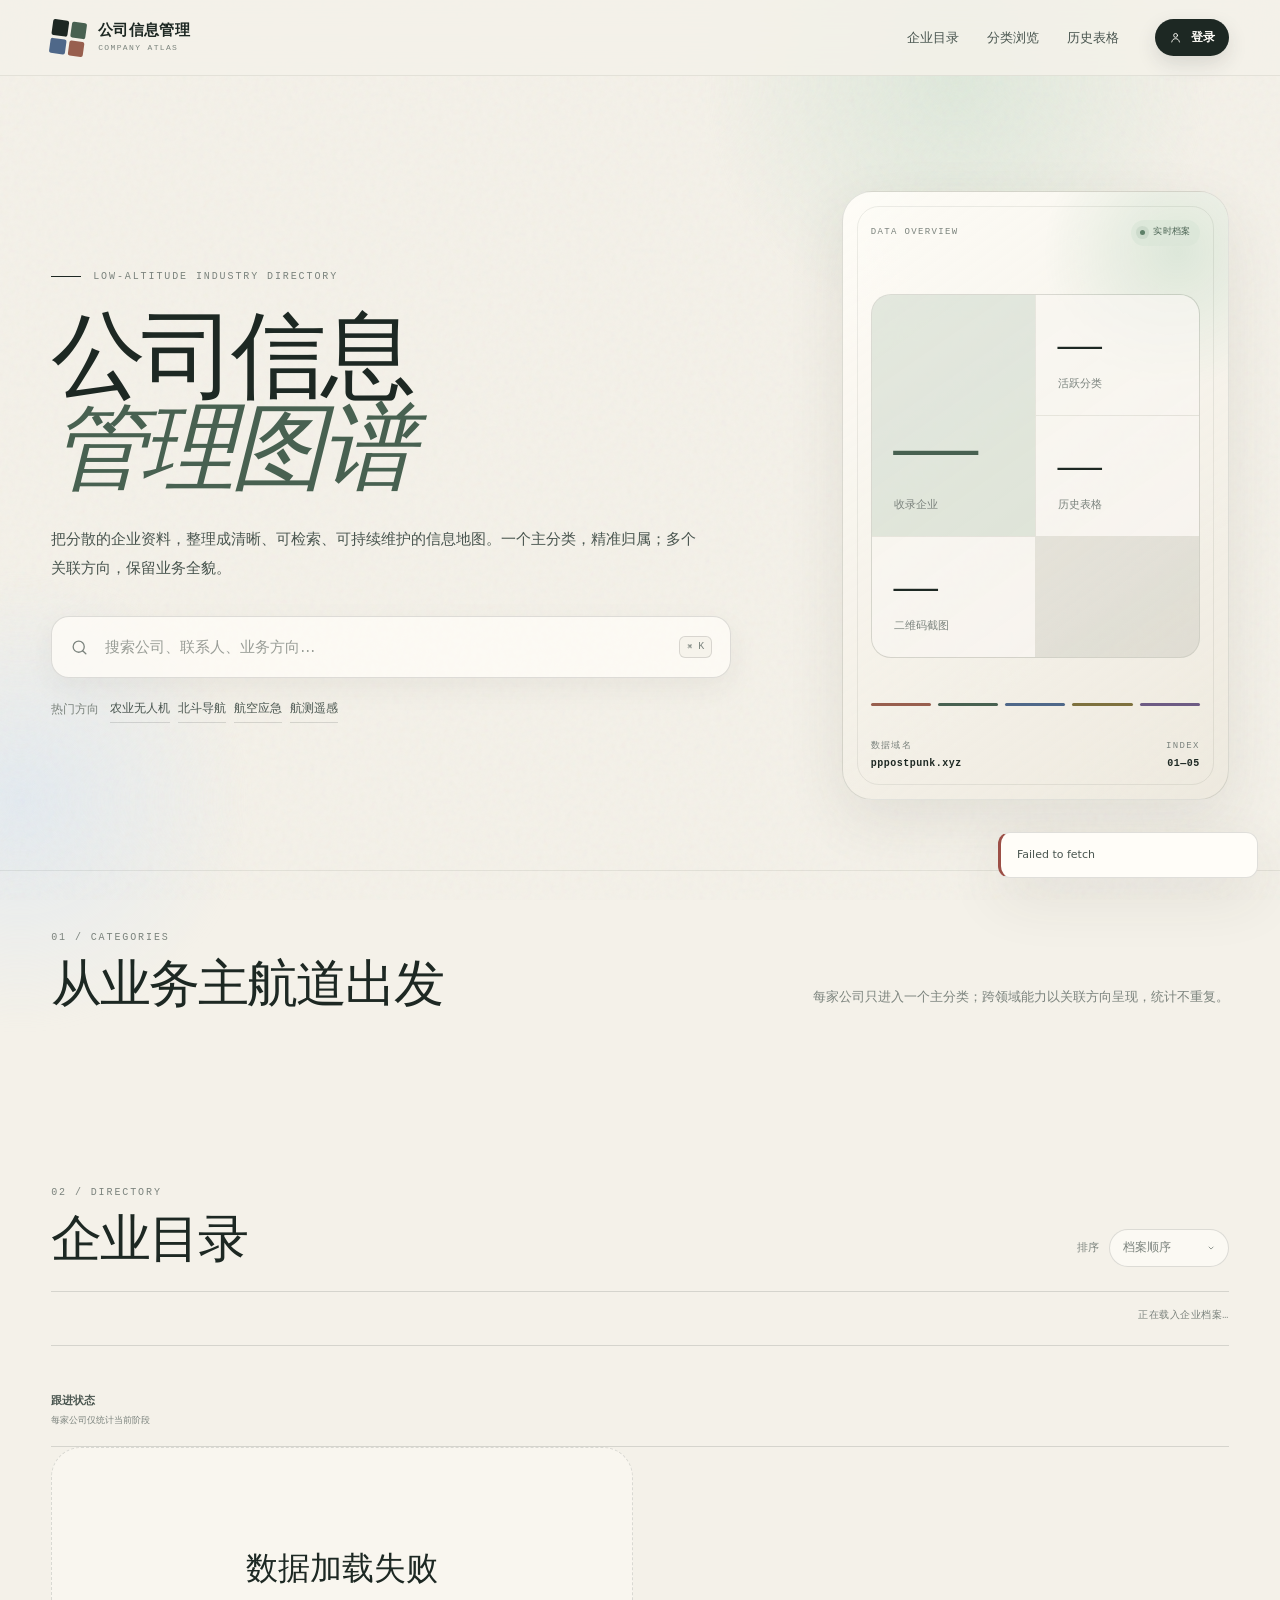
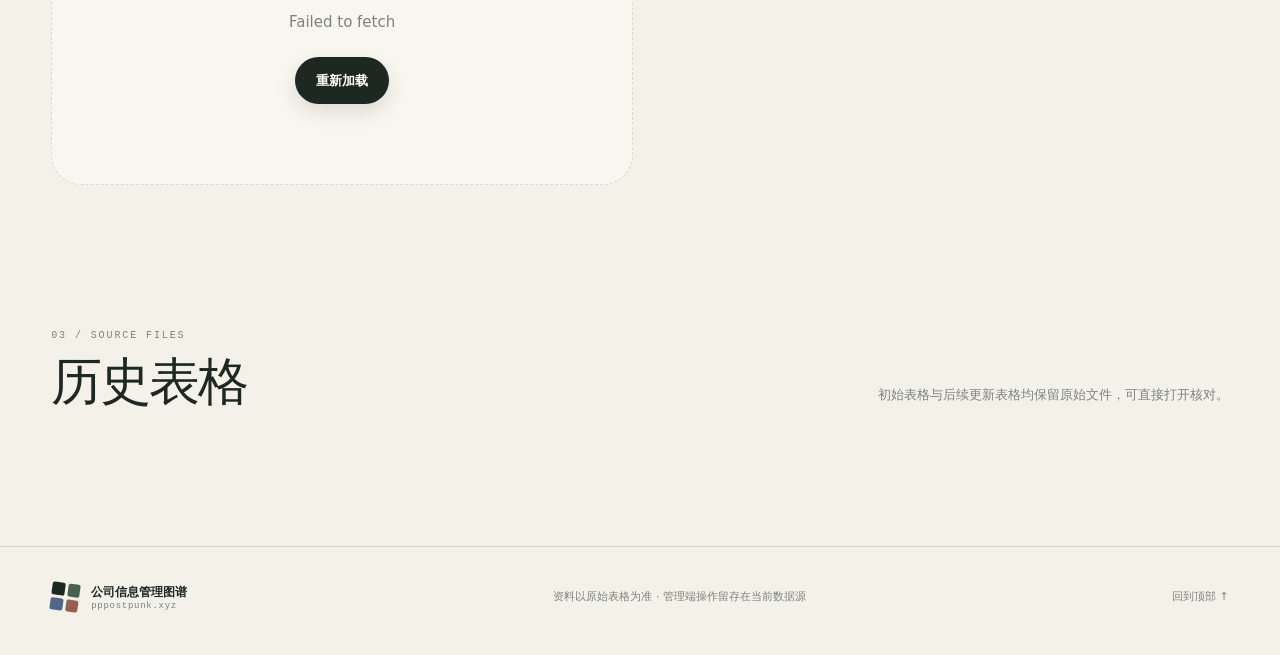
==== commit 8deeb729: "Parse large spreadsheets in browser before upload" ====
--- a/index.html
+++ b/index.html
@@ -206,13 +206,13 @@
         </section>
         <section id="adminImportPanel" class="admin-panel" hidden>
           <div class="import-intro">
-            <div><span class="section-kicker">SMART MERGE</span><h3>上传新表格并预览融合结果</h3><p>系统会识别公司名称、联系方式、定位、网址、分类和嵌入图片。导入前可逐家确认主分类，同名公司会自动更新，不会生成重复记录。</p></div>
-            <div class="import-badges"><span>XLSX / CSV</span><span>同名更新</span><span>图片提取</span></div>
+            <div><span class="section-kicker">SMART MERGE</span><h3>上传公司表格并自动更新网站</h3><p>无需下载模板。直接上传现有公司信息表，系统自动识别公司名称、联系方式、定位、网址和分类，自动提取二维码图片。新公司会插入网站，同名公司会更新，文件内重复公司默认跳过。</p></div>
+            <div class="import-badges"><span>XLSX / CSV</span><span>自动分类</span><span>同名去重</span><span>图片提取</span></div>
           </div>
           <form id="importForm" class="import-drop" enctype="multipart/form-data">
             <input id="importFileInput" name="file" type="file" accept=".xlsx,.csv" required hidden>
-            <label for="importFileInput" class="drop-target"><span class="drop-icon"><svg><use href="#icon-upload"></use></svg></span><strong id="importFileLabel">选择或拖入企业表格</strong><small>支持 .xlsx / .csv，单个文件不超过 25MB</small></label>
-            <div class="import-title-row"><label class="field"><span>历史表格标题（可选）</span><input id="importTitle" type="text" maxlength="120" placeholder="例如：11 月企业补充表"></label><button class="button button-ink" type="submit">生成导入预览</button></div>
+            <label for="importFileInput" class="drop-target"><span class="drop-icon"><svg><use href="#icon-upload"></use></svg></span><strong id="importFileLabel">选择或拖入企业表格</strong><small>支持 .xlsx / .csv，单个文件不超过 50MB</small></label>
+            <div class="import-title-row"><label class="field"><span>历史表格标题（可选）</span><input id="importTitle" type="text" maxlength="120" placeholder="例如：11 月企业补充表"></label><button class="button button-ink" type="submit">自动识别并更新网站</button></div>
           </form>
           <div id="importPreview" class="import-preview" hidden></div>
         </section>
@@ -233,6 +233,7 @@
 
   <div id="toastRegion" class="toast-region" aria-live="polite" aria-atomic="true"></div>
   <script src="/config.js" defer></script>
+  <script src="/import-parser.js" defer></script>
   <script src="/app.js" defer></script>
 </body>
 </html>
--- a/styles.css
+++ b/styles.css
@@ -536,3 +536,7 @@
   .followup-filter-row { display: block; }
   .followup-filter-label { flex: none; margin-bottom: 9px; padding-top: 0; }
 }
+
+.import-pending-note { display: flex; justify-content: space-between; gap: 20px; padding: 13px 18px; background: #f4ead0; color: #785f2f; font-size: 11px; border-bottom: 1px solid rgba(120, 95, 47, .15); }
+.import-pending-note strong { font-size: 11px; }
+@media (max-width: 720px) { .import-pending-note { display: block; } .import-pending-note span { display: block; margin-top: 4px; } }
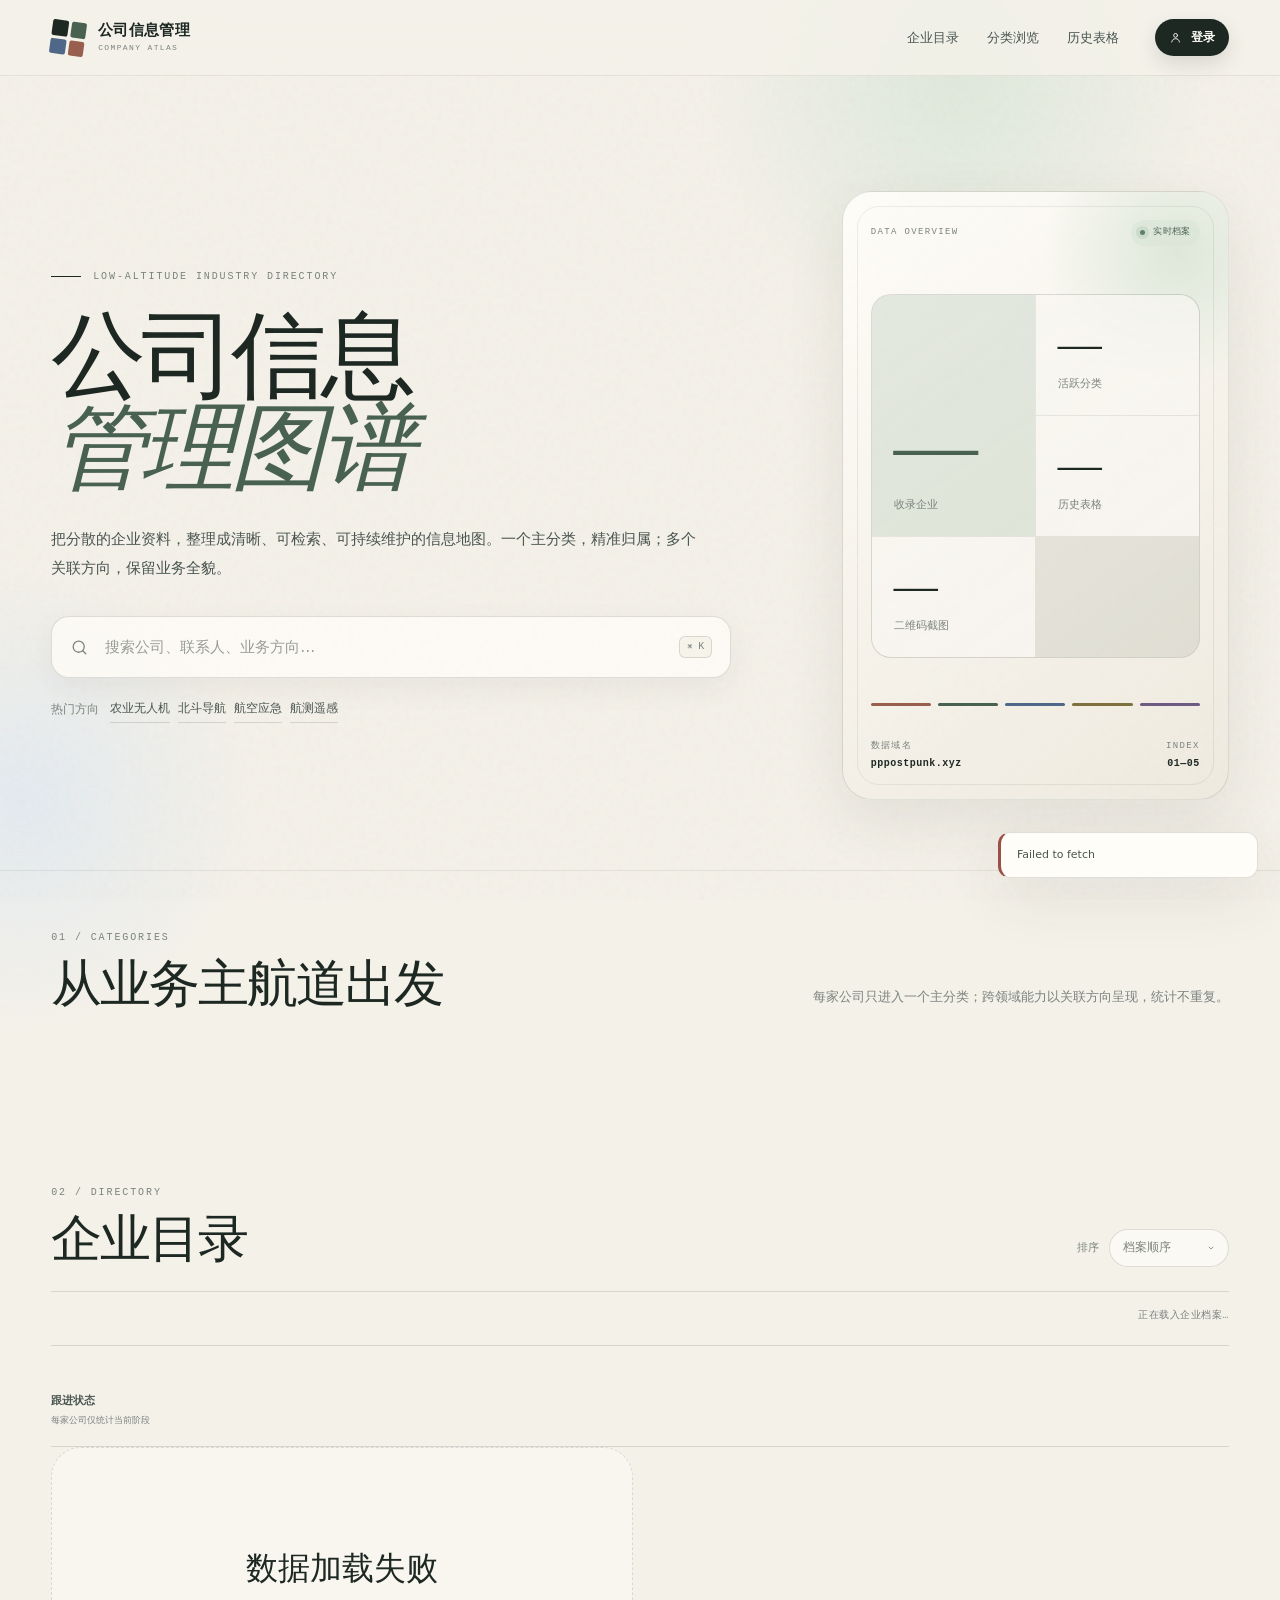
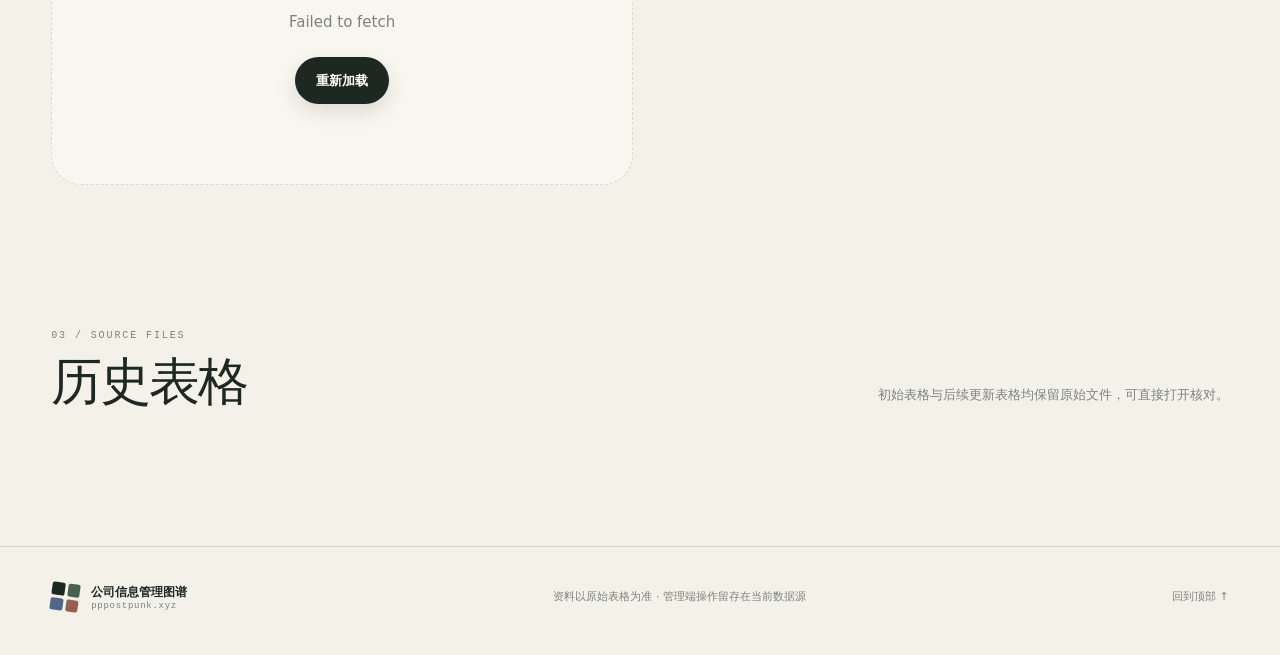
==== commit eb81c22e: "Add classification basis and related categories" ====
--- a/index.html
+++ b/index.html
@@ -174,7 +174,7 @@
           <label class="field"><span>所在地区</span><input name="region" type="text" maxlength="100" placeholder="例如：广东 · 深圳"></label><label class="field"><span>企业属性</span><input name="companyStatus" type="text" maxlength="100" placeholder="例如：A股上市 · 300022"></label><label class="field"><span>官网或资料链接</span><input name="website" type="url" maxlength="1000" placeholder="https://"></label>
           <label class="field field-span-2"><span>公司定位</span><textarea name="positioning" rows="5" maxlength="6000" placeholder="主营业务、核心产品、低空相关能力…"></textarea></label>
           <label class="field field-span-2"><span>备注</span><textarea name="notes" rows="3" maxlength="6000" placeholder="股权关系、补充说明等"></textarea></label>
-          <label class="field field-span-2"><span>关联方向</span><input name="relatedTags" type="text" maxlength="300" placeholder="用逗号分隔，例如：航空应急，低空物流"></label><label class="field field-span-2"><span>信息来源</span><textarea name="sources" rows="3" placeholder="每行一条，格式：来源名称 | https://来源链接"></textarea></label>
+          <label class="field field-span-2"><span>关联分类</span><input name="relatedCategories" type="text" maxlength="300" placeholder="用逗号分隔，例如：政务巡检，应急救援"></label><label class="field field-span-2"><span>关联方向标签</span><input name="relatedTags" type="text" maxlength="300" placeholder="用逗号分隔，例如：航空应急，低空物流"></label><label class="field field-span-2"><span>分类依据</span><textarea name="classificationBasis" rows="3" maxlength="500" placeholder="说明为什么归入当前主要分类"></textarea></label><label class="field field-span-2"><span>信息来源</span><textarea name="sources" rows="3" placeholder="每行一条，格式：来源名称 | https://来源链接"></textarea></label>
         </div>
         <div class="qr-upload-block">
           <div><span class="field-label">二维码截图</span><p>支持从本地补充多张截图，保存后会展示在企业详情中。</p></div>
--- a/styles.css
+++ b/styles.css
@@ -18,6 +18,10 @@
   --gold-ink: #7e713e;
   --violet: #e7dff0;
   --violet-ink: #6d5b84;
+  --teal: #dceceb;
+  --teal-ink: #4b7674;
+  --rose: #f0dedf;
+  --rose-ink: #8f5d68;
   --danger: #9c4f46;
   --shadow: 0 20px 60px rgba(58, 58, 48, .09);
   --shadow-soft: 0 10px 30px rgba(58, 58, 48, .06);
@@ -172,6 +176,8 @@
 .category-blue { --category-soft: var(--blue); --category-ink: var(--blue-ink); }
 .category-gold { --category-soft: var(--gold); --category-ink: var(--gold-ink); }
 .category-violet { --category-soft: var(--violet); --category-ink: var(--violet-ink); }
+.category-teal { --category-soft: var(--teal); --category-ink: var(--teal-ink); }
+.category-rose { --category-soft: var(--rose); --category-ink: var(--rose-ink); }
 
 .section-directory { padding-top: 80px; }
 .directory-heading { margin-bottom: 24px; }
@@ -200,6 +206,8 @@
 .company-card.category-blue { --card-soft: var(--blue); --card-ink: var(--blue-ink); }
 .company-card.category-gold { --card-soft: var(--gold); --card-ink: var(--gold-ink); }
 .company-card.category-violet { --card-soft: var(--violet); --card-ink: var(--violet-ink); }
+.company-card.category-teal { --card-soft: var(--teal); --card-ink: var(--teal-ink); }
+.company-card.category-rose { --card-soft: var(--rose); --card-ink: var(--rose-ink); }
 .company-card-top { display: flex; justify-content: space-between; align-items: flex-start; gap: 20px; }
 .company-index { color: var(--muted); font: 10px/1 var(--mono); letter-spacing: .11em; }
 .category-pill { display: inline-flex; align-items: center; gap: 6px; padding: 6px 10px; border-radius: 999px; background: var(--card-soft); color: var(--card-ink); font-size: 10px; font-weight: 650; }
@@ -289,6 +297,8 @@
 .detail-blue { --detail-soft: var(--blue); --detail-ink: var(--blue-ink); }
 .detail-gold { --detail-soft: var(--gold); --detail-ink: var(--gold-ink); }
 .detail-violet { --detail-soft: var(--violet); --detail-ink: var(--violet-ink); }
+.detail-teal { --detail-soft: var(--teal); --detail-ink: var(--teal-ink); }
+.detail-rose { --detail-soft: var(--rose); --detail-ink: var(--rose-ink); }
 
 .editor-card { width: min(840px, 100%); }
 .form-grid { display: grid; grid-template-columns: 1fr 1fr; gap: 15px; }
@@ -540,3 +550,18 @@
 .import-pending-note { display: flex; justify-content: space-between; gap: 20px; padding: 13px 18px; background: #f4ead0; color: #785f2f; font-size: 11px; border-bottom: 1px solid rgba(120, 95, 47, .15); }
 .import-pending-note strong { font-size: 11px; }
 @media (max-width: 720px) { .import-pending-note { display: block; } .import-pending-note span { display: block; margin-top: 4px; } }
+
+/* Prominent company contact strip */
+.company-contact { display: grid; grid-template-columns: .8fr 1.35fr .8fr; gap: 1px; margin: 0 0 16px; overflow: hidden; border: 1px solid var(--line-soft); border-radius: 12px; background: var(--line-soft); }
+.contact-cell { min-width: 0; padding: 10px 12px; background: rgba(255, 253, 248, .72); display: flex; flex-direction: column; gap: 3px; }
+.contact-cell span { color: var(--muted); font-size: 8px; letter-spacing: .08em; }
+.contact-cell strong { color: var(--ink); font-size: 12px; font-weight: 700; line-height: 1.45; overflow-wrap: anywhere; }
+.contact-cell.phone-cell { background: var(--card-soft); }
+.contact-cell.phone-cell strong { color: var(--card-ink); font-size: 13px; }
+@media (max-width: 720px) {
+  .company-contact { grid-template-columns: 1fr 1fr; }
+  .contact-cell.phone-cell { grid-column: span 2; }
+}
+
+.public-followup-card { display: flex; align-items: center; flex-wrap: wrap; gap: 12px; padding: 16px; border: 1px solid var(--line); border-radius: 14px; background: rgba(244, 241, 233, .5); }
+.public-followup-card p { flex: 1; min-width: 220px; margin: 0; color: var(--muted); font-size: 11px; line-height: 1.7; }
